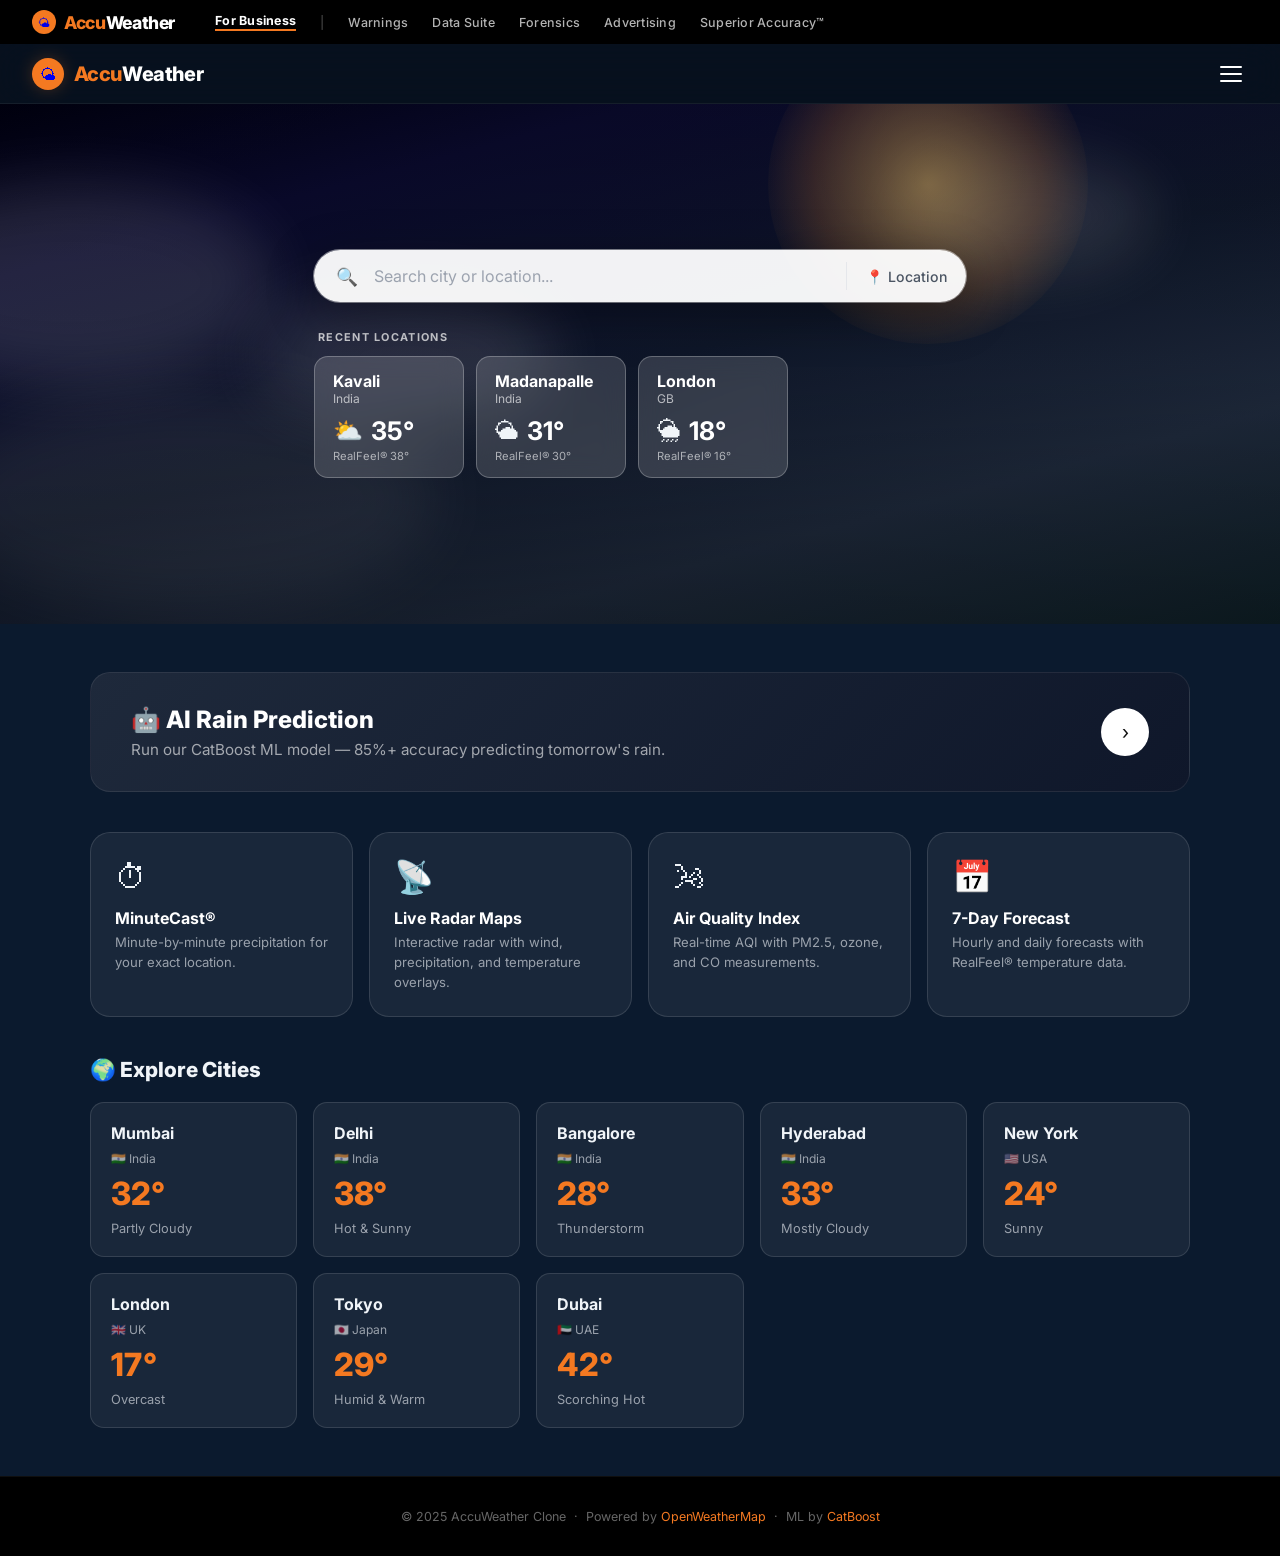
==== templates/index.html @ c1730003 "c" ====
<!DOCTYPE html>
<html lang="en">
<head>
  <meta charset="UTF-8" />
  <meta name="viewport" content="width=device-width, initial-scale=1.0" />
  <title>AccuWeather — Superior Accuracy™ | Weather Forecasts & Maps</title>
  <meta name="description" content="Get the most accurate local weather forecasts, hourly, 10-day, and minute-by-minute rain predictions powered by AccuWeather's Superior Accuracy™ technology." />
  <link rel="stylesheet" href="/static/css/style.css" />
</head>
<body>

  <!-- ── Top Bar ─────────────────────────────────────────────────────────── -->
  <div class="topbar">
    <a href="/" class="topbar-brand">
      <div class="topbar-logo-icon">🌤</div>
      <span class="topbar-logo-text"><span>Accu</span>Weather</span>
    </a>
    <a class="topbar-item active" href="#">For Business</a>
    <span class="topbar-sep">|</span>
    <a class="topbar-item" href="#">Warnings</a>
    <a class="topbar-item" href="#">Data Suite</a>
    <a class="topbar-item" href="#">Forensics</a>
    <a class="topbar-item" href="#">Advertising</a>
    <a class="topbar-item" href="#">Superior Accuracy™</a>
  </div>

  <!-- ── Main Navbar ─────────────────────────────────────────────────────── -->
  <nav class="navbar">
    <a href="/" class="navbar-brand">
      <div class="navbar-logo-icon">🌤</div>
      <span class="navbar-logo-text"><span>Accu</span>Weather</span>
    </a>
    <button class="navbar-menu-btn" aria-label="Menu" id="menu-btn">
      <span></span><span></span><span></span>
    </button>
  </nav>

  <!-- ── Hero ───────────────────────────────────────────────────────────── -->
  <section class="hero" id="hero">
    <div class="hero-sky" id="hero-sky"></div>
    <div class="hero-clouds">
      <div class="cloud cloud-1"></div>
      <div class="cloud cloud-2"></div>
      <div class="cloud cloud-3"></div>
      <div class="cloud cloud-4"></div>
    </div>
    <div class="hero-sun"></div>
    <div class="hero-overlay"></div>

    <div class="hero-content">
      <!-- Search Box -->
      <div style="position:relative;">
        <div class="search-box" id="search-box">
          <span class="search-icon">🔍</span>
          <input
            type="text"
            class="search-input"
            id="search-input"
            placeholder="Search city or location..."
            autocomplete="off"
            aria-label="Search city"
          />
          <div class="search-divider"></div>
          <button class="search-location-btn" id="geo-btn" title="Use my location">
            📍 Location
          </button>
        </div>
        <div class="search-dropdown" id="search-dropdown"></div>
      </div>

      <!-- Recent Locations -->
      <div class="recent-locations" id="recent-locations">
        <div class="recent-label">Recent Locations</div>
        <div class="recent-cards" id="recent-cards">
          <!-- Populated by JS -->
          <a href="/weather?city=Kavali" class="recent-card">
            <div class="recent-city">Kavali</div>
            <div class="recent-country">India</div>
            <div class="recent-temp-row">
              <span class="recent-icon">⛅</span>
              <span class="recent-temp">35°</span>
            </div>
            <div class="recent-realfeel">RealFeel® 38°</div>
          </a>
          <a href="/weather?city=Madanapalle" class="recent-card">
            <div class="recent-city">Madanapalle</div>
            <div class="recent-country">India</div>
            <div class="recent-temp-row">
              <span class="recent-icon">🌥</span>
              <span class="recent-temp">31°</span>
            </div>
            <div class="recent-realfeel">RealFeel® 30°</div>
          </a>
          <a href="/weather?city=London" class="recent-card">
            <div class="recent-city">London</div>
            <div class="recent-country">GB</div>
            <div class="recent-temp-row">
              <span class="recent-icon">🌦</span>
              <span class="recent-temp">18°</span>
            </div>
            <div class="recent-realfeel">RealFeel® 16°</div>
          </a>
        </div>
      </div>
    </div>
  </section>

  <!-- ── Feature Banner ─────────────────────────────────────────────────── -->
  <section class="home-section-dark">
    <div class="container">

      <div class="feature-banner fade-in-up">
        <div class="feature-banner-text">
          <h2>🤖 AI Rain Prediction</h2>
          <p>Run our CatBoost ML model — 85%+ accuracy predicting tomorrow's rain.</p>
        </div>
        <a href="/predict-form" class="feature-banner-btn" title="Try ML Predictor">›</a>
      </div>

      <!-- Feature Cards -->
      <div class="features-grid">
        <a href="/weather?city=New York" class="feature-card fade-in-up delay-1">
          <div class="feature-card-icon">⏱</div>
          <div class="feature-card-title">MinuteCast®</div>
          <div class="feature-card-desc">Minute-by-minute precipitation for your exact location.</div>
        </a>
        <a href="/weather?city=Tokyo" class="feature-card fade-in-up delay-2">
          <div class="feature-card-icon">📡</div>
          <div class="feature-card-title">Live Radar Maps</div>
          <div class="feature-card-desc">Interactive radar with wind, precipitation, and temperature overlays.</div>
        </a>
        <a href="/weather?city=Paris" class="feature-card fade-in-up delay-3">
          <div class="feature-card-icon">🌬</div>
          <div class="feature-card-title">Air Quality Index</div>
          <div class="feature-card-desc">Real-time AQI with PM2.5, ozone, and CO measurements.</div>
        </a>
        <a href="/weather?city=Sydney" class="feature-card fade-in-up delay-4">
          <div class="feature-card-icon">📅</div>
          <div class="feature-card-title">7-Day Forecast</div>
          <div class="feature-card-desc">Hourly and daily forecasts with RealFeel® temperature data.</div>
        </a>
      </div>

      <!-- Explore Cities -->
      <h2 class="section-heading">🌍 Explore Cities</h2>
      <div class="city-grid" id="city-grid">
        <a href="/weather?city=Mumbai" class="city-card">
          <div class="city-card-name">Mumbai</div>
          <div class="city-card-country">🇮🇳 India</div>
          <div class="city-card-temp">32°</div>
          <div class="city-card-desc">Partly Cloudy</div>
        </a>
        <a href="/weather?city=Delhi" class="city-card">
          <div class="city-card-name">Delhi</div>
          <div class="city-card-country">🇮🇳 India</div>
          <div class="city-card-temp">38°</div>
          <div class="city-card-desc">Hot & Sunny</div>
        </a>
        <a href="/weather?city=Bangalore" class="city-card">
          <div class="city-card-name">Bangalore</div>
          <div class="city-card-country">🇮🇳 India</div>
          <div class="city-card-temp">28°</div>
          <div class="city-card-desc">Thunderstorm</div>
        </a>
        <a href="/weather?city=Hyderabad" class="city-card">
          <div class="city-card-name">Hyderabad</div>
          <div class="city-card-country">🇮🇳 India</div>
          <div class="city-card-temp">33°</div>
          <div class="city-card-desc">Mostly Cloudy</div>
        </a>
        <a href="/weather?city=New York" class="city-card">
          <div class="city-card-name">New York</div>
          <div class="city-card-country">🇺🇸 USA</div>
          <div class="city-card-temp">24°</div>
          <div class="city-card-desc">Sunny</div>
        </a>
        <a href="/weather?city=London" class="city-card">
          <div class="city-card-name">London</div>
          <div class="city-card-country">🇬🇧 UK</div>
          <div class="city-card-temp">17°</div>
          <div class="city-card-desc">Overcast</div>
        </a>
        <a href="/weather?city=Tokyo" class="city-card">
          <div class="city-card-name">Tokyo</div>
          <div class="city-card-country">🇯🇵 Japan</div>
          <div class="city-card-temp">29°</div>
          <div class="city-card-desc">Humid & Warm</div>
        </a>
        <a href="/weather?city=Dubai" class="city-card">
          <div class="city-card-name">Dubai</div>
          <div class="city-card-country">🇦🇪 UAE</div>
          <div class="city-card-temp">42°</div>
          <div class="city-card-desc">Scorching Hot</div>
        </a>
      </div>
    </div>
  </section>

  <!-- ── Footer ──────────────────────────────────────────────────────────── -->
  <footer class="footer">
    <p>© 2025 AccuWeather Clone &nbsp;·&nbsp; Powered by <a href="https://openweathermap.org" target="_blank">OpenWeatherMap</a> &nbsp;·&nbsp; ML by <a href="/predict-form">CatBoost</a></p>
  </footer>

  <script src="/static/js/app.js"></script>
</body>
</html>
---- static/css/style.css ----
/* ═══════════════════════════════════════════════════════════════════════════
   AccuWeather Clone — Global Design System
   ═══════════════════════════════════════════════════════════════════════════ */

@import url('https://fonts.googleapis.com/css2?family=Inter:wght@300;400;500;600;700;800;900&display=swap');

*, *::before, *::after { box-sizing: border-box; margin: 0; padding: 0; }

/* ── Design Tokens ──────────────────────────────────────────────────────── */
:root {
  --orange:      #f47921;
  --orange-dark: #d4631a;
  --orange-glow: rgba(244, 121, 33, 0.25);
  --navy:        #0b1a2e;
  --navy-light:  #122040;
  --card-bg:     rgba(255,255,255,0.06);
  --card-border: rgba(255,255,255,0.12);
  --glass-bg:    rgba(255,255,255,0.08);
  --glass-blur:  blur(16px);
  --text:        #f0f4f8;
  --text-muted:  rgba(240,244,248,0.6);
  --text-dim:    rgba(240,244,248,0.4);
  --radius-sm:   8px;
  --radius-md:   14px;
  --radius-lg:   20px;
  --radius-xl:   28px;
  --shadow-card: 0 8px 32px rgba(0,0,0,0.4);
  --shadow-glow: 0 0 40px var(--orange-glow);
  --transition:  0.3s cubic-bezier(0.4,0,0.2,1);
}

/* ── Base ───────────────────────────────────────────────────────────────── */
html { scroll-behavior: smooth; }

body {
  font-family: 'Inter', sans-serif;
  color: var(--text);
  background: var(--navy);
  min-height: 100vh;
  overflow-x: hidden;
}

/* ── Scrollbar ──────────────────────────────────────────────────────────── */
::-webkit-scrollbar { width: 6px; height: 6px; }
::-webkit-scrollbar-track { background: transparent; }
::-webkit-scrollbar-thumb { background: rgba(255,255,255,0.2); border-radius: 999px; }
::-webkit-scrollbar-thumb:hover { background: var(--orange); }

/* ═══════════════════════════════════════════════════════════════════════════
   TOP NAV BAR
   ═══════════════════════════════════════════════════════════════════════════ */
.topbar {
  background: #000;
  padding: 0 2rem;
  height: 44px;
  display: flex;
  align-items: center;
  gap: 1.5rem;
  font-size: 0.78rem;
  font-weight: 500;
  letter-spacing: 0.02em;
  position: relative;
  z-index: 100;
}
.topbar-brand {
  display: flex;
  align-items: center;
  gap: 0.5rem;
  text-decoration: none;
  margin-right: 1rem;
}
.topbar-logo-icon {
  width: 24px;
  height: 24px;
  background: var(--orange);
  border-radius: 50%;
  display: flex;
  align-items: center;
  justify-content: center;
  font-size: 0.75rem;
}
.topbar-logo-text {
  font-size: 1.1rem;
  font-weight: 800;
  color: #fff;
  letter-spacing: -0.02em;
}
.topbar-logo-text span { color: var(--orange); }
.topbar-item {
  color: rgba(255,255,255,0.7);
  text-decoration: none;
  transition: color var(--transition);
  cursor: pointer;
  white-space: nowrap;
}
.topbar-item:hover { color: #fff; }
.topbar-item.active {
  color: #fff;
  font-weight: 700;
  border-bottom: 2px solid var(--orange);
  padding-bottom: 1px;
}
.topbar-sep { color: rgba(255,255,255,0.25); }

/* ═══════════════════════════════════════════════════════════════════════════
   MAIN NAVBAR
   ═══════════════════════════════════════════════════════════════════════════ */
.navbar {
  background: rgba(0,0,0,0.35);
  backdrop-filter: blur(20px);
  -webkit-backdrop-filter: blur(20px);
  border-bottom: 1px solid rgba(255,255,255,0.06);
  padding: 0 2rem;
  height: 60px;
  display: flex;
  align-items: center;
  justify-content: space-between;
  position: sticky;
  top: 0;
  z-index: 99;
}
.navbar-brand {
  display: flex;
  align-items: center;
  gap: 0.6rem;
  text-decoration: none;
}
.navbar-logo-icon {
  width: 32px;
  height: 32px;
  background: var(--orange);
  border-radius: 50%;
  display: flex;
  align-items: center;
  justify-content: center;
  font-size: 1rem;
  box-shadow: 0 0 16px var(--orange-glow);
  animation: logoPulse 3s ease-in-out infinite;
}
@keyframes logoPulse {
  0%,100% { box-shadow: 0 0 16px var(--orange-glow); }
  50% { box-shadow: 0 0 28px rgba(244,121,33,0.5); }
}
.navbar-logo-text {
  font-size: 1.25rem;
  font-weight: 800;
  color: #fff;
  letter-spacing: -0.02em;
}
.navbar-logo-text span { color: var(--orange); }

.navbar-menu-btn {
  background: transparent;
  border: none;
  color: #fff;
  cursor: pointer;
  padding: 0.4rem;
  display: flex;
  flex-direction: column;
  gap: 5px;
}
.navbar-menu-btn span {
  display: block;
  width: 22px;
  height: 2px;
  background: #fff;
  border-radius: 2px;
  transition: var(--transition);
}

/* ═══════════════════════════════════════════════════════════════════════════
   HERO — LANDING PAGE
   ═══════════════════════════════════════════════════════════════════════════ */
.hero {
  position: relative;
  min-height: 520px;
  display: flex;
  align-items: center;
  justify-content: center;
  overflow: hidden;
}

/* Animated sky background */
.hero-sky {
  position: absolute;
  inset: 0;
  background: linear-gradient(
    165deg,
    #1a0a00 0%,
    #8b3a00 20%,
    #d4631a 40%,
    #f0944a 55%,
    #f6c27a 65%,
    #f0d890 72%,
    #a8c5e8 82%,
    #5588cc 92%,
    #2a4a7a 100%
  );
  background-size: 200% 200%;
  animation: skyShift 12s ease-in-out infinite alternate;
}
@keyframes skyShift {
  0%   { background-position: 0% 0%; }
  50%  { background-position: 100% 30%; }
  100% { background-position: 60% 100%; }
}

/* Floating cloud layers */
.hero-clouds {
  position: absolute;
  inset: 0;
  pointer-events: none;
  overflow: hidden;
}
.cloud {
  position: absolute;
  border-radius: 50%;
  background: rgba(255,255,255,0.12);
  filter: blur(30px);
  animation: cloudFloat linear infinite;
}
.cloud-1 { width: 400px; height: 200px; top: 15%; left: -10%; animation-duration: 45s; }
.cloud-2 { width: 300px; height: 140px; top: 35%; left: 20%; animation-duration: 60s; animation-delay: -20s; }
.cloud-3 { width: 500px; height: 220px; top: 55%; left: -5%; animation-duration: 55s; animation-delay: -10s; opacity:0.6; }
.cloud-4 { width: 250px; height: 120px; top: 10%; right: 10%; animation-duration: 50s; animation-delay: -30s; }
@keyframes cloudFloat {
  from { transform: translateX(-100px); }
  to   { transform: translateX(calc(100vw + 200px)); }
}

/* Sun glow */
.hero-sun {
  position: absolute;
  top: -80px;
  right: 15%;
  width: 320px;
  height: 320px;
  background: radial-gradient(circle, rgba(255,200,100,0.5) 0%, rgba(255,150,50,0.2) 50%, transparent 75%);
  border-radius: 50%;
  animation: sunGlow 6s ease-in-out infinite alternate;
}
@keyframes sunGlow {
  from { transform: scale(1); opacity: 0.7; }
  to   { transform: scale(1.15); opacity: 1; }
}

/* Dark overlay for text readability */
.hero-overlay {
  position: absolute;
  inset: 0;
  background: linear-gradient(to bottom, rgba(0,0,0,0.15) 0%, rgba(0,0,0,0.05) 50%, rgba(0,0,0,0.25) 100%);
}

/* Hero content */
.hero-content {
  position: relative;
  z-index: 10;
  text-align: center;
  width: 100%;
  max-width: 700px;
  padding: 2rem 1.5rem;
}

/* ── Search Box ─────────────────────────────────────────────────────────── */
.search-box {
  background: rgba(255,255,255,0.95);
  border-radius: var(--radius-xl);
  display: flex;
  align-items: center;
  overflow: hidden;
  box-shadow: 0 12px 48px rgba(0,0,0,0.35), 0 0 0 1px rgba(255,255,255,0.5);
  transition: box-shadow var(--transition), transform var(--transition);
  position: relative;
}
.search-box:focus-within {
  box-shadow: 0 16px 56px rgba(0,0,0,0.45), 0 0 0 2px var(--orange);
  transform: translateY(-2px);
}
.search-icon {
  padding: 0 1rem 0 1.4rem;
  color: #9ca3af;
  font-size: 1.1rem;
  flex-shrink: 0;
}
.search-input {
  flex: 1;
  border: none;
  background: transparent;
  font-family: inherit;
  font-size: 1rem;
  color: #1f2937;
  padding: 1rem 0;
  outline: none;
  min-width: 0;
}
.search-input::placeholder { color: #9ca3af; }
.search-divider { width: 1px; height: 28px; background: #e5e7eb; flex-shrink: 0; }
.search-location-btn {
  display: flex;
  align-items: center;
  gap: 0.4rem;
  padding: 0 1.2rem;
  border: none;
  background: transparent;
  color: #4b5563;
  font-family: inherit;
  font-size: 0.88rem;
  font-weight: 500;
  cursor: pointer;
  transition: color var(--transition);
  white-space: nowrap;
}
.search-location-btn:hover { color: var(--orange); }

/* Search Dropdown */
.search-dropdown {
  position: absolute;
  top: calc(100% + 8px);
  left: 0; right: 0;
  background: #fff;
  border-radius: var(--radius-md);
  box-shadow: 0 20px 60px rgba(0,0,0,0.3);
  overflow: hidden;
  z-index: 200;
  display: none;
  border: 1px solid rgba(0,0,0,0.08);
}
.search-dropdown.open { display: block; animation: dropDown 0.2s ease; }
@keyframes dropDown { from { opacity:0; transform:translateY(-8px); } to { opacity:1; transform:translateY(0); } }
.search-dropdown-item {
  display: flex;
  align-items: center;
  gap: 0.75rem;
  padding: 0.85rem 1.25rem;
  cursor: pointer;
  color: #1f2937;
  transition: background var(--transition);
  border-bottom: 1px solid #f3f4f6;
}
.search-dropdown-item:last-child { border-bottom: none; }
.search-dropdown-item:hover { background: #fff7f0; }
.search-dropdown-item .loc-icon { color: var(--orange); font-size: 1rem; }
.search-dropdown-item .loc-name { font-weight: 600; font-size: 0.95rem; }
.search-dropdown-item .loc-country { font-size: 0.8rem; color: #9ca3af; margin-left: auto; }

/* ── Recent Locations ───────────────────────────────────────────────────── */
.recent-locations {
  margin-top: 1.75rem;
  text-align: left;
}
.recent-label {
  font-size: 0.68rem;
  font-weight: 700;
  letter-spacing: 0.12em;
  text-transform: uppercase;
  color: rgba(255,255,255,0.75);
  margin-bottom: 0.75rem;
  padding-left: 0.25rem;
}
.recent-cards {
  display: flex;
  gap: 0.75rem;
  flex-wrap: wrap;
}
.recent-card {
  background: rgba(255,255,255,0.15);
  backdrop-filter: blur(12px);
  -webkit-backdrop-filter: blur(12px);
  border: 1px solid rgba(255,255,255,0.25);
  border-radius: var(--radius-md);
  padding: 0.85rem 1.1rem;
  min-width: 150px;
  cursor: pointer;
  text-decoration: none;
  color: inherit;
  transition: background var(--transition), transform var(--transition), border-color var(--transition);
  display: block;
}
.recent-card:hover {
  background: rgba(255,255,255,0.22);
  border-color: rgba(255,255,255,0.45);
  transform: translateY(-3px);
}
.recent-city { font-weight: 700; font-size: 1rem; color: #fff; }
.recent-country { font-size: 0.75rem; color: rgba(255,255,255,0.65); margin-bottom: 0.6rem; }
.recent-temp-row { display: flex; align-items: center; gap: 0.5rem; }
.recent-icon { font-size: 1.5rem; }
.recent-temp { font-size: 1.6rem; font-weight: 700; color: #fff; }
.recent-realfeel { font-size: 0.7rem; color: rgba(255,255,255,0.6); margin-top: 0.2rem; }

/* ═══════════════════════════════════════════════════════════════════════════
   HOME PAGE SECTIONS
   ═══════════════════════════════════════════════════════════════════════════ */
.home-section {
  background: #f5f6fa;
  padding: 3rem 2rem;
}
.home-section-dark {
  background: var(--navy);
  padding: 3rem 2rem;
}
.container { max-width: 1100px; margin: 0 auto; }

/* ── Feature Banner ─────────────────────────────────────────────────────── */
.feature-banner {
  background: linear-gradient(135deg, #1e293b 0%, #0f172a 100%);
  border-radius: var(--radius-lg);
  padding: 2rem 2.5rem;
  display: flex;
  align-items: center;
  justify-content: space-between;
  gap: 1rem;
  margin-bottom: 2.5rem;
  border: 1px solid rgba(255,255,255,0.08);
}
.feature-banner-text h2 { font-size: 1.5rem; font-weight: 800; color: #fff; margin-bottom: 0.4rem; }
.feature-banner-text p { color: rgba(255,255,255,0.6); font-size: 0.95rem; }
.feature-banner-btn {
  background: #fff;
  color: #111;
  border: none;
  border-radius: 50%;
  width: 48px;
  height: 48px;
  display: flex;
  align-items: center;
  justify-content: center;
  font-size: 1.2rem;
  cursor: pointer;
  flex-shrink: 0;
  transition: transform var(--transition), background var(--transition);
  text-decoration: none;
}
.feature-banner-btn:hover { transform: scale(1.1); background: var(--orange); color: #fff; }

/* ── Weather Features Grid ──────────────────────────────────────────────── */
.features-grid {
  display: grid;
  grid-template-columns: repeat(auto-fit, minmax(240px, 1fr));
  gap: 1rem;
  margin-bottom: 2.5rem;
}
.feature-card {
  background: var(--card-bg);
  border: 1px solid var(--card-border);
  border-radius: var(--radius-lg);
  padding: 1.5rem;
  cursor: pointer;
  text-decoration: none;
  color: inherit;
  transition: all var(--transition);
  display: block;
}
.feature-card:hover {
  background: rgba(255,255,255,0.1);
  border-color: var(--orange);
  transform: translateY(-4px);
  box-shadow: 0 12px 32px rgba(0,0,0,0.3), var(--shadow-glow);
}
.feature-card-icon { font-size: 2rem; margin-bottom: 0.75rem; }
.feature-card-title { font-weight: 700; font-size: 1rem; color: #fff; margin-bottom: 0.3rem; }
.feature-card-desc { font-size: 0.82rem; color: var(--text-muted); line-height: 1.5; }

/* ── Explore Cities ─────────────────────────────────────────────────────── */
.section-heading {
  font-size: 1.3rem;
  font-weight: 800;
  color: var(--text);
  margin-bottom: 1.25rem;
  display: flex;
  align-items: center;
  gap: 0.5rem;
}
.city-grid {
  display: grid;
  grid-template-columns: repeat(auto-fill, minmax(200px, 1fr));
  gap: 1rem;
}
.city-card {
  background: var(--card-bg);
  border: 1px solid var(--card-border);
  border-radius: var(--radius-md);
  padding: 1.25rem;
  cursor: pointer;
  text-decoration: none;
  color: inherit;
  transition: all var(--transition);
  display: flex;
  flex-direction: column;
  gap: 0.5rem;
}
.city-card:hover {
  background: rgba(255,255,255,0.1);
  border-color: rgba(244,121,33,0.5);
  transform: translateY(-3px);
}
.city-card-name { font-weight: 700; font-size: 1rem; }
.city-card-country { font-size: 0.75rem; color: var(--text-muted); }
.city-card-temp { font-size: 2rem; font-weight: 800; color: var(--orange); }
.city-card-desc { font-size: 0.8rem; color: var(--text-muted); }

/* ═══════════════════════════════════════════════════════════════════════════
   WEATHER DASHBOARD PAGE
   ═══════════════════════════════════════════════════════════════════════════ */
.dashboard {
  background: linear-gradient(160deg, var(--navy) 0%, #0a1628 50%, #071020 100%);
  min-height: 100vh;
}

.dashboard-header {
  background: rgba(0,0,0,0.3);
  backdrop-filter: blur(20px);
  padding: 1.5rem 2rem;
  border-bottom: 1px solid rgba(255,255,255,0.06);
}
.dashboard-header-inner {
  max-width: 1200px;
  margin: 0 auto;
  display: flex;
  align-items: flex-start;
  justify-content: space-between;
  gap: 1rem;
  flex-wrap: wrap;
}
.location-info .city-name { font-size: 2rem; font-weight: 800; }
.location-info .location-detail {
  font-size: 0.85rem;
  color: var(--text-muted);
  margin-top: 0.2rem;
}
.location-info .location-time {
  font-size: 0.8rem;
  color: var(--text-dim);
  margin-top: 0.15rem;
}
.back-link {
  display: inline-flex;
  align-items: center;
  gap: 0.4rem;
  color: var(--text-muted);
  text-decoration: none;
  font-size: 0.85rem;
  transition: color var(--transition);
  padding: 0.5rem;
}
.back-link:hover { color: var(--orange); }

/* ── Dashboard Grid ─────────────────────────────────────────────────────── */
.dashboard-body {
  max-width: 1200px;
  margin: 0 auto;
  padding: 1.5rem 2rem 3rem;
}
.dashboard-grid {
  display: grid;
  grid-template-columns: 380px 1fr;
  gap: 1.25rem;
  align-items: start;
}
.dashboard-left { display: flex; flex-direction: column; gap: 1.25rem; }
.dashboard-right { display: flex; flex-direction: column; gap: 1.25rem; }

/* ── Glass Card ─────────────────────────────────────────────────────────── */
.glass-card {
  background: var(--glass-bg);
  backdrop-filter: var(--glass-blur);
  -webkit-backdrop-filter: var(--glass-blur);
  border: 1px solid var(--card-border);
  border-radius: var(--radius-lg);
  padding: 1.5rem;
  transition: border-color var(--transition);
}
.glass-card:hover { border-color: rgba(244,121,33,0.3); }
.card-label {
  font-size: 0.68rem;
  font-weight: 700;
  letter-spacing: 0.12em;
  text-transform: uppercase;
  color: var(--text-muted);
  margin-bottom: 1rem;
  display: flex;
  align-items: center;
  gap: 0.4rem;
}

/* ── Current Conditions Card ────────────────────────────────────────────── */
.current-card { text-align: center; }
.current-weather-icon { font-size: 5rem; line-height: 1; margin-bottom: 0.5rem; animation: floatIcon 4s ease-in-out infinite; }
@keyframes floatIcon { 0%,100%{transform:translateY(0)} 50%{transform:translateY(-10px)} }
.current-temp {
  font-size: 5.5rem;
  font-weight: 900;
  line-height: 1;
  background: linear-gradient(135deg, #fff 0%, rgba(255,255,255,0.8) 100%);
  -webkit-background-clip: text;
  -webkit-text-fill-color: transparent;
  background-clip: text;
}
.current-unit { font-size: 2rem; font-weight: 400; }
.current-desc { font-size: 1.1rem; font-weight: 600; color: var(--text); margin: 0.5rem 0; }
.current-feels { font-size: 0.9rem; color: var(--text-muted); }
.current-feels strong { color: var(--orange); }
.current-minmax { display: flex; justify-content: center; gap: 1rem; margin-top: 0.75rem; font-size: 0.85rem; }
.temp-high { color: #f87171; font-weight: 600; }
.temp-low  { color: #60a5fa; font-weight: 600; }

/* ── Stats Grid inside card ─────────────────────────────────────────────── */
.stats-grid {
  display: grid;
  grid-template-columns: 1fr 1fr;
  gap: 1rem;
  margin-top: 1.25rem;
  padding-top: 1.25rem;
  border-top: 1px solid var(--card-border);
}
.stat-item { text-align: center; }
.stat-icon { font-size: 1.3rem; margin-bottom: 0.3rem; }
.stat-val { font-size: 1rem; font-weight: 700; color: var(--text); }
.stat-lbl { font-size: 0.72rem; color: var(--text-muted); margin-top: 0.15rem; }

/* ── AQI Card ───────────────────────────────────────────────────────────── */
.aqi-bar-track {
  height: 8px;
  border-radius: 999px;
  background: linear-gradient(to right, #22c55e, #84cc16, #f59e0b, #ef4444, #7c3aed);
  position: relative;
  margin: 1rem 0 0.5rem;
}
.aqi-bar-thumb {
  position: absolute;
  top: 50%;
  transform: translate(-50%, -50%);
  width: 16px;
  height: 16px;
  background: #fff;
  border-radius: 50%;
  box-shadow: 0 2px 8px rgba(0,0,0,0.4);
  transition: left 0.6s cubic-bezier(0.4,0,0.2,1);
}
.aqi-value-row { display: flex; justify-content: space-between; align-items: center; }
.aqi-number { font-size: 2.5rem; font-weight: 900; }
.aqi-text { font-size: 1rem; font-weight: 600; }
.aqi-desc { font-size: 0.8rem; color: var(--text-muted); margin-top: 0.5rem; }

/* ── Hourly Forecast ────────────────────────────────────────────────────── */
.hourly-scroll {
  display: flex;
  gap: 0.75rem;
  overflow-x: auto;
  padding-bottom: 0.5rem;
  scrollbar-width: thin;
}
.hourly-item {
  flex-shrink: 0;
  display: flex;
  flex-direction: column;
  align-items: center;
  gap: 0.4rem;
  padding: 0.85rem 0.6rem;
  border-radius: var(--radius-md);
  background: rgba(255,255,255,0.05);
  border: 1px solid transparent;
  min-width: 68px;
  transition: all var(--transition);
  cursor: pointer;
}
.hourly-item:hover, .hourly-item.active {
  background: rgba(244,121,33,0.15);
  border-color: rgba(244,121,33,0.4);
}
.hourly-time { font-size: 0.72rem; color: var(--text-muted); font-weight: 500; }
.hourly-icon { font-size: 1.6rem; }
.hourly-temp { font-size: 0.95rem; font-weight: 700; }
.hourly-pop  { font-size: 0.68rem; color: #60a5fa; font-weight: 500; }

/* ── Daily Forecast ─────────────────────────────────────────────────────── */
.daily-list { display: flex; flex-direction: column; gap: 0.5rem; }
.daily-item {
  display: grid;
  grid-template-columns: 110px 1fr auto auto;
  align-items: center;
  gap: 1rem;
  padding: 0.75rem 1rem;
  border-radius: var(--radius-sm);
  transition: background var(--transition);
  cursor: pointer;
}
.daily-item:hover { background: rgba(255,255,255,0.05); }
.daily-day { font-weight: 600; font-size: 0.9rem; }
.daily-icon { font-size: 1.4rem; text-align: center; }
.daily-desc { font-size: 0.8rem; color: var(--text-muted); }
.daily-high { font-weight: 700; color: #f87171; }
.daily-low  { font-weight: 500; color: #60a5fa; font-size: 0.88rem; }

/* ── Wind Card ──────────────────────────────────────────────────────────── */
.wind-compass {
  width: 120px;
  height: 120px;
  border-radius: 50%;
  border: 2px solid rgba(255,255,255,0.1);
  display: flex;
  align-items: center;
  justify-content: center;
  position: relative;
  margin: 0 auto 1rem;
  background: radial-gradient(circle at center, rgba(244,121,33,0.08) 0%, transparent 70%);
}
.compass-arrow {
  width: 4px;
  height: 50px;
  background: linear-gradient(to top, transparent, var(--orange));
  border-radius: 2px;
  transform-origin: bottom center;
  position: absolute;
  bottom: 50%;
  left: 50%;
  transform: translateX(-50%);
  transition: transform 1s cubic-bezier(0.4,0,0.2,1);
}
.compass-center {
  width: 12px;
  height: 12px;
  background: var(--orange);
  border-radius: 50%;
  position: absolute;
  z-index: 2;
  box-shadow: 0 0 8px var(--orange-glow);
}
.compass-labels { position: absolute; inset: 0; }
.compass-labels span {
  position: absolute;
  font-size: 0.65rem;
  font-weight: 700;
  color: var(--text-muted);
}
.compass-labels .n { top: 6px; left: 50%; transform: translateX(-50%); }
.compass-labels .s { bottom: 6px; left: 50%; transform: translateX(-50%); }
.compass-labels .e { right: 8px; top: 50%; transform: translateY(-50%); }
.compass-labels .w { left: 8px; top: 50%; transform: translateY(-50%); }

.wind-info-row { display: flex; justify-content: space-around; text-align: center; }
.wind-info-item .val { font-size: 1.5rem; font-weight: 800; color: var(--orange); }
.wind-info-item .lbl { font-size: 0.72rem; color: var(--text-muted); margin-top: 0.2rem; }

/* ── Sun & Moon Card ────────────────────────────────────────────────────── */
.sun-arc {
  position: relative;
  height: 90px;
  margin: 1rem 0;
}
.sun-arc-svg { width: 100%; height: 100%; }
.sun-arc-path { fill: none; stroke: rgba(255,255,255,0.12); stroke-width: 2; stroke-dasharray: 4 4; }
.sun-arc-active { fill: none; stroke: var(--orange); stroke-width: 2; }
.sun-ball {
  position: absolute;
  width: 20px;
  height: 20px;
  background: #fbbf24;
  border-radius: 50%;
  box-shadow: 0 0 16px rgba(251,191,36,0.7);
  top: 50%;
  left: 50%;
  transform: translate(-50%, -50%);
  transition: left 1s ease, top 1s ease;
}
.sun-times { display: flex; justify-content: space-between; font-size: 0.82rem; }
.sun-times .rise { color: #fbbf24; font-weight: 600; }
.sun-times .set  { color: #818cf8; font-weight: 600; }

/* ── Map Section ────────────────────────────────────────────────────────── */
#weather-map {
  height: 350px;
  border-radius: var(--radius-lg);
  overflow: hidden;
  border: 1px solid var(--card-border);
  z-index: 1;
}

/* ── ML Prediction Banner ───────────────────────────────────────────────── */
.ml-banner {
  background: linear-gradient(135deg, rgba(244,121,33,0.15) 0%, rgba(244,121,33,0.05) 100%);
  border: 1px solid rgba(244,121,33,0.35);
  border-radius: var(--radius-lg);
  padding: 1.25rem 1.5rem;
  display: flex;
  align-items: center;
  justify-content: space-between;
  gap: 1rem;
}
.ml-banner-text h3 { font-size: 1rem; font-weight: 700; color: var(--orange); margin-bottom: 0.2rem; }
.ml-banner-text p  { font-size: 0.82rem; color: var(--text-muted); }
.btn-ml {
  background: var(--orange);
  color: #fff;
  border: none;
  border-radius: var(--radius-sm);
  padding: 0.6rem 1.2rem;
  font-family: inherit;
  font-size: 0.85rem;
  font-weight: 600;
  cursor: pointer;
  white-space: nowrap;
  text-decoration: none;
  display: inline-flex;
  align-items: center;
  gap: 0.4rem;
  transition: all var(--transition);
}
.btn-ml:hover { background: var(--orange-dark); transform: translateY(-2px); box-shadow: 0 6px 20px var(--orange-glow); }

/* ── Error page ─────────────────────────────────────────────────────────── */
.error-center {
  min-height: 60vh;
  display: flex;
  flex-direction: column;
  align-items: center;
  justify-content: center;
  text-align: center;
  gap: 1rem;
}
.error-icon { font-size: 4rem; }
.error-title { font-size: 1.5rem; font-weight: 700; }
.error-msg { color: var(--text-muted); }

/* ── Weather icon map ───────────────────────────────────────────────────── */
.wi-sun::before         { content: "☀️"; }
.wi-moon::before        { content: "🌙"; }
.wi-partly-cloudy::before { content: "⛅"; }
.wi-partly-cloudy-night::before { content: "🌤"; }
.wi-cloudy::before      { content: "🌥"; }
.wi-overcast::before    { content: "☁️"; }
.wi-rain::before        { content: "🌧"; }
.wi-rain-sun::before    { content: "🌦"; }
.wi-thunder::before     { content: "⛈"; }
.wi-snow::before        { content: "❄️"; }
.wi-fog::before         { content: "🌫"; }

/* ── Footer ─────────────────────────────────────────────────────────────── */
.footer {
  background: #000;
  padding: 2rem;
  text-align: center;
  font-size: 0.78rem;
  color: rgba(255,255,255,0.4);
  border-top: 1px solid rgba(255,255,255,0.06);
}
.footer a { color: var(--orange); text-decoration: none; }

/* ── Animations ─────────────────────────────────────────────────────────── */
@keyframes fadeInUp {
  from { opacity:0; transform:translateY(20px); }
  to   { opacity:1; transform:translateY(0); }
}
.fade-in-up { animation: fadeInUp 0.6s cubic-bezier(0.4,0,0.2,1) both; }
.delay-1 { animation-delay: 0.1s; }
.delay-2 { animation-delay: 0.2s; }
.delay-3 { animation-delay: 0.3s; }
.delay-4 { animation-delay: 0.4s; }

/* ── Responsive ─────────────────────────────────────────────────────────── */
@media (max-width: 900px) {
  .dashboard-grid { grid-template-columns: 1fr; }
}
@media (max-width: 640px) {
  .topbar { display: none; }
  .hero { min-height: 420px; }
  .dashboard-body { padding: 1rem; }
  .daily-item { grid-template-columns: 80px 1fr auto; }
  .daily-desc { display: none; }
  .feature-banner { flex-direction: column; text-align: center; }
}
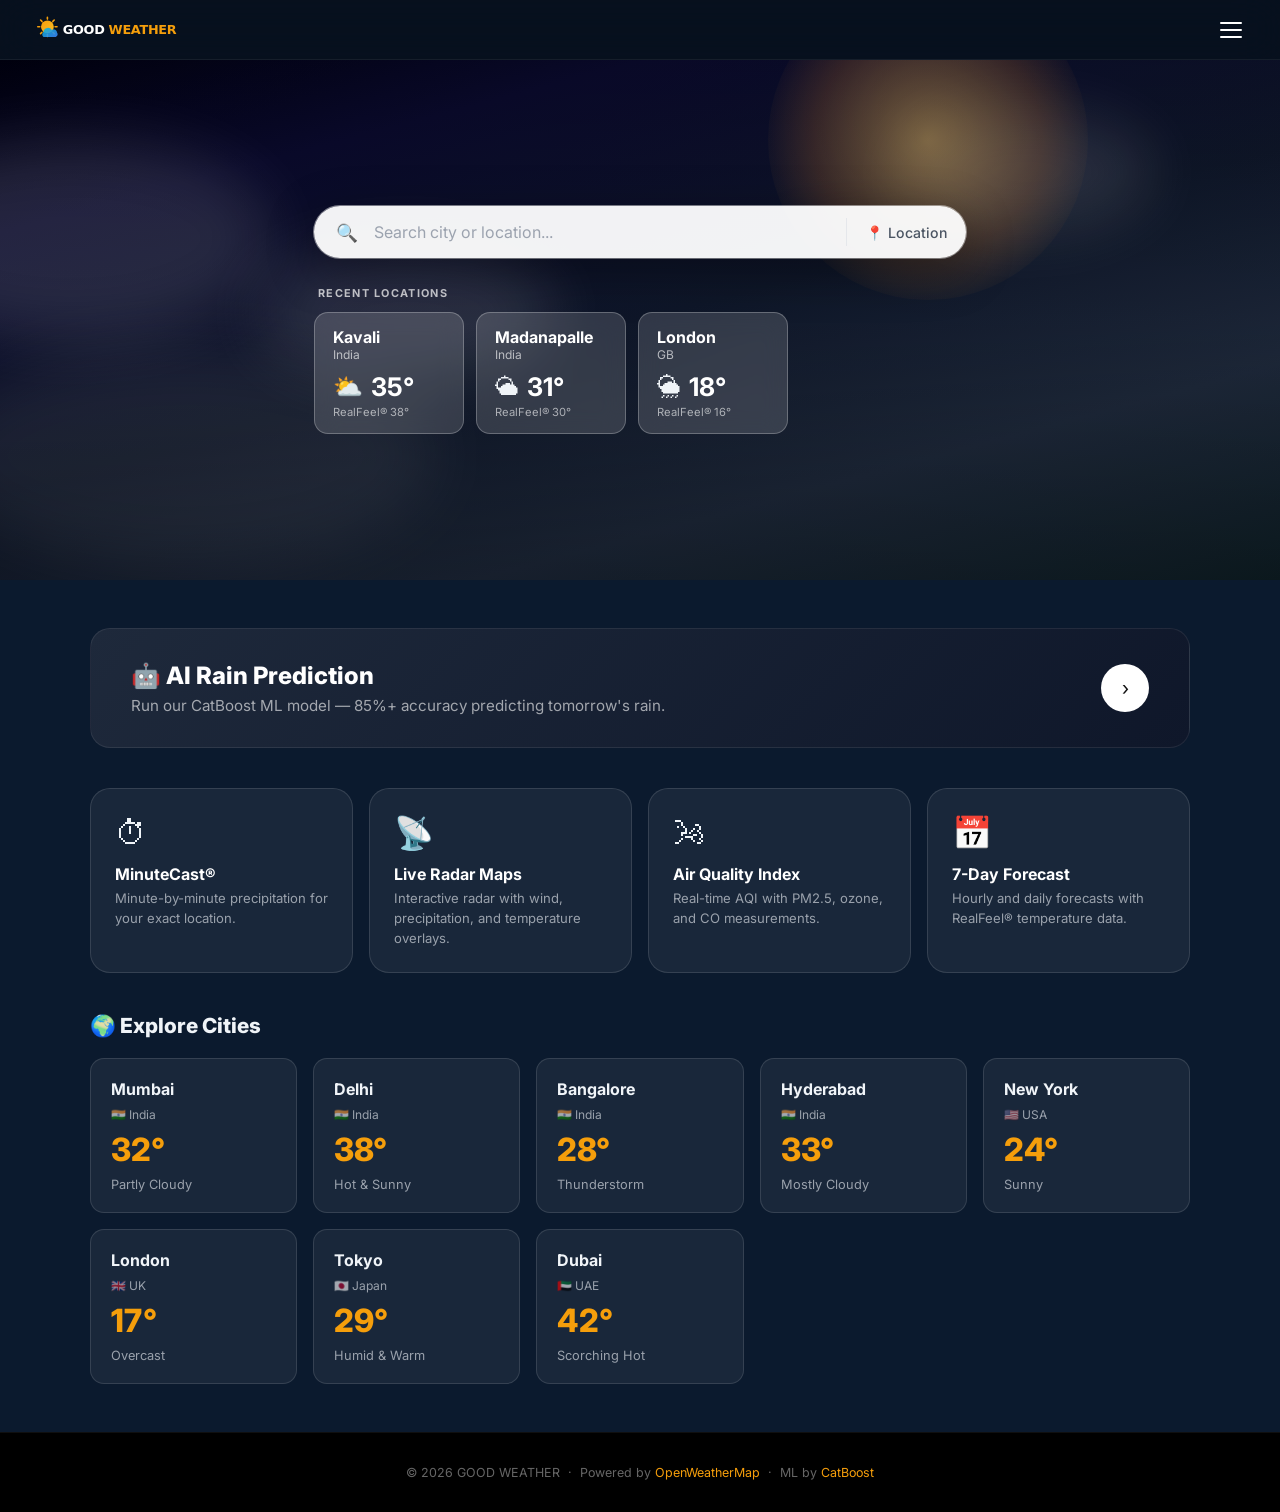
==== commit f376fb2b: "c" ====
--- a/templates/index.html
+++ b/templates/index.html
@@ -3,32 +3,19 @@
 <head>
   <meta charset="UTF-8" />
   <meta name="viewport" content="width=device-width, initial-scale=1.0" />
-  <title>AccuWeather — Superior Accuracy™ | Weather Forecasts & Maps</title>
-  <meta name="description" content="Get the most accurate local weather forecasts, hourly, 10-day, and minute-by-minute rain predictions powered by AccuWeather's Superior Accuracy™ technology." />
+  <title>GOOD WEATHER — Live Weather Forecasts &amp; AI Rain Prediction</title>
+  <meta name="description" content="Get accurate local weather forecasts, live radar maps, and AI rain predictions powered by GOOD WEATHER." />
+  <link rel="icon" type="image/svg+xml" href="/static/images/favicon.svg" />
   <link rel="stylesheet" href="/static/css/style.css" />
 </head>
 <body>
 
-  <!-- ── Top Bar ─────────────────────────────────────────────────────────── -->
-  <div class="topbar">
-    <a href="/" class="topbar-brand">
-      <div class="topbar-logo-icon">🌤</div>
-      <span class="topbar-logo-text"><span>Accu</span>Weather</span>
-    </a>
-    <a class="topbar-item active" href="#">For Business</a>
-    <span class="topbar-sep">|</span>
-    <a class="topbar-item" href="#">Warnings</a>
-    <a class="topbar-item" href="#">Data Suite</a>
-    <a class="topbar-item" href="#">Forensics</a>
-    <a class="topbar-item" href="#">Advertising</a>
-    <a class="topbar-item" href="#">Superior Accuracy™</a>
-  </div>
+
 
   <!-- ── Main Navbar ─────────────────────────────────────────────────────── -->
   <nav class="navbar">
     <a href="/" class="navbar-brand">
-      <div class="navbar-logo-icon">🌤</div>
-      <span class="navbar-logo-text"><span>Accu</span>Weather</span>
+      <img src="/static/images/logo.svg" alt="GOOD WEATHER" style="height:32px;" />
     </a>
     <button class="navbar-menu-btn" aria-label="Menu" id="menu-btn">
       <span></span><span></span><span></span>
@@ -196,9 +183,8 @@
     </div>
   </section>
 
-  <!-- ── Footer ──────────────────────────────────────────────────────────── -->
   <footer class="footer">
-    <p>© 2025 AccuWeather Clone &nbsp;·&nbsp; Powered by <a href="https://openweathermap.org" target="_blank">OpenWeatherMap</a> &nbsp;·&nbsp; ML by <a href="/predict-form">CatBoost</a></p>
+    <p>© 2026 GOOD WEATHER &nbsp;·&nbsp; Powered by <a href="https://openweathermap.org" target="_blank">OpenWeatherMap</a> &nbsp;·&nbsp; ML by <a href="/predict-form">CatBoost</a></p>
   </footer>
 
   <script src="/static/js/app.js"></script>
--- a/static/css/style.css
+++ b/static/css/style.css
@@ -1,5 +1,5 @@
 /* ═══════════════════════════════════════════════════════════════════════════
-   AccuWeather Clone — Global Design System
+   GOOD WEATHER — Global Design System
    ═══════════════════════════════════════════════════════════════════════════ */
 
 @import url('https://fonts.googleapis.com/css2?family=Inter:wght@300;400;500;600;700;800;900&display=swap');
@@ -8,9 +8,10 @@
 
 /* ── Design Tokens ──────────────────────────────────────────────────────── */
 :root {
-  --orange:      #f47921;
-  --orange-dark: #d4631a;
-  --orange-glow: rgba(244, 121, 33, 0.25);
+  --orange:      #f59e0b;
+  --orange-dark: #d97706;
+  --orange-glow: rgba(245, 158, 11, 0.25);
+  --brand-sky:   #06b6d4;
   --navy:        #0b1a2e;
   --navy-light:  #122040;
   --card-bg:     rgba(255,255,255,0.06);
@@ -869,3 +870,434 @@
   .daily-desc { display: none; }
   .feature-banner { flex-direction: column; text-align: center; }
 }
+
+/* ═══════════════════════════════════════════════════════════════════════════
+   MSN-WEATHER PAGE LAYOUT
+   ═══════════════════════════════════════════════════════════════════════════ */
+
+/* Body override for MSN page */
+.msn-body {
+  background: linear-gradient(160deg, #0b1a2e 0%, #0a1628 60%, #071020 100%);
+  min-height: 100vh;
+}
+
+/* ── Centred single-column layout ──────────────────────────────────────── */
+.msn-layout {
+  max-width: 900px;
+  margin: 0 auto;
+  padding: 1rem 1.5rem 2rem;
+  display: flex;
+  flex-direction: column;
+  gap: 1.25rem;
+}
+
+/* ── Breadcrumb ─────────────────────────────────────────────────────────── */
+.msn-breadcrumb {
+  display: flex;
+  align-items: center;
+  gap: 0.5rem;
+  font-size: 0.82rem;
+  color: var(--text-muted);
+  padding: 0.25rem 0;
+}
+.msn-breadcrumb-sep { color: var(--text-dim); }
+
+/* ── Section title ──────────────────────────────────────────────────────── */
+.msn-section-title {
+  font-size: 0.68rem;
+  font-weight: 700;
+  letter-spacing: 0.12em;
+  text-transform: uppercase;
+  color: var(--text-muted);
+  margin-bottom: 1rem;
+}
+
+/* ════════════════════════════════════════════════════════════════════════════
+   HERO CARD
+   ════════════════════════════════════════════════════════════════════════════ */
+.msn-hero-card {
+  background: linear-gradient(135deg,
+    rgba(245,158,11,0.12) 0%,
+    rgba(11,26,46,0.7) 50%,
+    rgba(6,182,212,0.06) 100%);
+  backdrop-filter: blur(20px);
+  -webkit-backdrop-filter: blur(20px);
+  border: 1px solid rgba(255,255,255,0.1);
+  border-radius: 24px;
+  padding: 2rem 2.5rem;
+  display: flex;
+  align-items: flex-start;
+  justify-content: space-between;
+  gap: 2rem;
+  box-shadow: 0 12px 48px rgba(0,0,0,0.4), 0 0 60px rgba(245,158,11,0.06);
+  position: relative;
+  overflow: hidden;
+}
+/* Subtle gradient orb in background */
+.msn-hero-card::before {
+  content: '';
+  position: absolute;
+  top: -60px; right: -60px;
+  width: 280px; height: 280px;
+  border-radius: 50%;
+  background: radial-gradient(circle, rgba(245,158,11,0.12) 0%, transparent 70%);
+  pointer-events: none;
+}
+
+.msn-hero-left { flex: 1; min-width: 0; }
+
+.msn-city-label {
+  font-size: 0.9rem;
+  font-weight: 600;
+  color: var(--text-muted);
+  margin-bottom: 0.15rem;
+}
+.msn-local-time {
+  font-size: 0.78rem;
+  color: var(--text-dim);
+  margin-bottom: 1.25rem;
+}
+
+.msn-hero-center {
+  display: flex;
+  align-items: center;
+  gap: 1.25rem;
+}
+.msn-hero-icon {
+  font-size: 5.5rem;
+  line-height: 1;
+  animation: floatIcon 4s ease-in-out infinite;
+  flex-shrink: 0;
+}
+@keyframes floatIcon {
+  0%,100% { transform: translateY(0); }
+  50%      { transform: translateY(-10px); }
+}
+
+.msn-big-temp {
+  font-size: 6rem;
+  font-weight: 900;
+  line-height: 1;
+  background: linear-gradient(135deg, #fff 0%, rgba(255,255,255,0.8) 100%);
+  -webkit-background-clip: text;
+  -webkit-text-fill-color: transparent;
+  background-clip: text;
+  letter-spacing: -0.04em;
+}
+.msn-unit { font-size: 2.2rem; font-weight: 400; }
+.msn-desc {
+  font-size: 1.15rem;
+  font-weight: 600;
+  color: var(--text);
+  margin-top: 0.35rem;
+}
+.msn-feels {
+  font-size: 0.88rem;
+  color: var(--text-muted);
+  margin-top: 0.2rem;
+}
+.msn-feels strong { color: var(--orange); }
+
+.msn-hilo {
+  display: flex;
+  align-items: center;
+  gap: 0.4rem;
+  margin-top: 0.5rem;
+  font-size: 1rem;
+  font-weight: 700;
+}
+.hilo-high { color: #f87171; }
+.hilo-sep  { color: var(--text-dim); font-weight: 300; }
+.hilo-low  { color: #60a5fa; }
+
+/* ── Hero right stats ───────────────────────────────────────────────────── */
+.msn-hero-right {
+  flex-shrink: 0;
+  display: flex;
+  flex-direction: column;
+  align-items: flex-end;
+  gap: 1rem;
+  min-width: 200px;
+}
+.msn-stats-grid {
+  display: grid;
+  grid-template-columns: 1fr 1fr;
+  gap: 0.75rem;
+  width: 100%;
+}
+.msn-stat-pill {
+  background: rgba(255,255,255,0.06);
+  border: 1px solid rgba(255,255,255,0.1);
+  border-radius: 12px;
+  padding: 0.75rem 0.9rem;
+  display: flex;
+  align-items: center;
+  gap: 0.6rem;
+  transition: background var(--transition), border-color var(--transition);
+}
+.msn-stat-pill:hover {
+  background: rgba(255,255,255,0.1);
+  border-color: rgba(245,158,11,0.3);
+}
+.msn-stat-icon { font-size: 1.3rem; flex-shrink: 0; }
+.msn-stat-val  { font-size: 0.95rem; font-weight: 700; color: var(--text); }
+.msn-stat-val small { font-size: 0.7rem; font-weight: 400; color: var(--text-muted); }
+.msn-stat-lbl  { font-size: 0.7rem; color: var(--text-muted); margin-top: 0.1rem; }
+.msn-updated   { font-size: 0.72rem; color: var(--text-dim); text-align: right; }
+
+/* ════════════════════════════════════════════════════════════════════════════
+   GENERIC SECTION WRAPPER (glass card)
+   ════════════════════════════════════════════════════════════════════════════ */
+.msn-section {
+  background: var(--glass-bg);
+  backdrop-filter: var(--glass-blur);
+  -webkit-backdrop-filter: var(--glass-blur);
+  border: 1px solid var(--card-border);
+  border-radius: 20px;
+  padding: 1.5rem;
+  transition: border-color var(--transition);
+}
+.msn-section:hover { border-color: rgba(245,158,11,0.2); }
+
+/* ════════════════════════════════════════════════════════════════════════════
+   HOURLY STRIP
+   ════════════════════════════════════════════════════════════════════════════ */
+.msn-hourly-strip {
+  display: flex;
+  gap: 0.65rem;
+  overflow-x: auto;
+  padding-bottom: 0.5rem;
+  scrollbar-width: thin;
+}
+.msn-hourly-card {
+  flex-shrink: 0;
+  display: flex;
+  flex-direction: column;
+  align-items: center;
+  gap: 0.35rem;
+  padding: 0.9rem 0.75rem;
+  border-radius: 14px;
+  background: rgba(255,255,255,0.05);
+  border: 1px solid transparent;
+  min-width: 72px;
+  cursor: pointer;
+  transition: all var(--transition);
+}
+.msn-hourly-card:hover { background: rgba(245,158,11,0.1); border-color: rgba(245,158,11,0.3); }
+.msn-hourly-active {
+  background: rgba(245,158,11,0.16) !important;
+  border-color: rgba(245,158,11,0.5) !important;
+  box-shadow: 0 0 16px rgba(245,158,11,0.2);
+}
+.msn-h-time { font-size: 0.72rem; color: var(--text-muted); font-weight: 500; }
+.msn-h-icon { font-size: 1.7rem; }
+.msn-h-temp { font-size: 1rem; font-weight: 700; }
+.msn-h-pop  { font-size: 0.68rem; color: #60a5fa; font-weight: 600; }
+
+/* ════════════════════════════════════════════════════════════════════════════
+   5-DAY FORECAST — EXPANDABLE
+   ════════════════════════════════════════════════════════════════════════════ */
+.msn-forecast-list {
+  display: flex;
+  flex-direction: column;
+  gap: 0.3rem;
+}
+.msn-day-row {
+  border-radius: 14px;
+  overflow: hidden;
+  transition: background var(--transition);
+}
+.msn-day-header {
+  display: grid;
+  grid-template-columns: 100px 2rem 1fr auto 1.5rem;
+  align-items: center;
+  gap: 1rem;
+  padding: 0.9rem 1.1rem;
+  cursor: pointer;
+  border-radius: 14px;
+  border: 1px solid transparent;
+  transition: all var(--transition);
+  user-select: none;
+}
+.msn-day-header:hover {
+  background: rgba(255,255,255,0.06);
+  border-color: rgba(255,255,255,0.1);
+}
+.msn-day-name  { font-weight: 600; font-size: 0.9rem; }
+.msn-day-icon  { font-size: 1.4rem; text-align: center; }
+.msn-day-desc  { font-size: 0.8rem; color: var(--text-muted); }
+.msn-day-temps { display: flex; align-items: center; gap: 0.3rem; font-weight: 700; font-size: 0.95rem; }
+.msn-day-high  { color: #f87171; }
+.msn-day-sep   { color: var(--text-dim); font-weight: 300; }
+.msn-day-low   { color: #60a5fa; font-size: 0.88rem; }
+.msn-day-chevron {
+  color: var(--text-dim);
+  font-size: 1.1rem;
+  transition: transform 0.3s cubic-bezier(0.4,0,0.2,1);
+  justify-self: center;
+}
+.msn-chev-open { transform: rotate(90deg); color: var(--orange); }
+
+/* Expandable detail panel */
+.msn-day-detail {
+  max-height: 0;
+  overflow: hidden;
+  transition: max-height 0.4s cubic-bezier(0.4,0,0.2,1), padding 0.3s ease;
+  background: rgba(255,255,255,0.03);
+  border-top: none;
+}
+.msn-day-open {
+  max-height: 220px;
+  padding: 0.75rem 1rem 1rem;
+  border-top: 1px solid rgba(255,255,255,0.06);
+}
+.msn-day-hourly-strip {
+  display: flex;
+  gap: 0.6rem;
+  overflow-x: auto;
+  padding-bottom: 0.25rem;
+  scrollbar-width: thin;
+}
+.msn-day-hourly-card {
+  flex-shrink: 0;
+  display: flex;
+  flex-direction: column;
+  align-items: center;
+  gap: 0.3rem;
+  padding: 0.7rem 0.6rem;
+  border-radius: 10px;
+  background: rgba(255,255,255,0.04);
+  border: 1px solid rgba(255,255,255,0.07);
+  min-width: 64px;
+  transition: background var(--transition);
+}
+.msn-day-hourly-card:hover { background: rgba(255,255,255,0.08); }
+
+/* ════════════════════════════════════════════════════════════════════════════
+   TWO-COLUMN CARDS (AQI + SUN/MOON)
+   ════════════════════════════════════════════════════════════════════════════ */
+.msn-two-col {
+  display: grid;
+  grid-template-columns: 1fr 1fr;
+  gap: 1.25rem;
+}
+.msn-card {
+  background: var(--glass-bg);
+  backdrop-filter: var(--glass-blur);
+  -webkit-backdrop-filter: var(--glass-blur);
+  border: 1px solid var(--card-border);
+  border-radius: 20px;
+  padding: 1.5rem;
+  transition: border-color var(--transition);
+}
+.msn-card:hover { border-color: rgba(245,158,11,0.2); }
+
+/* ── AQI ───────────────────────────────────────────────────────────────── */
+.msn-aqi-hero { display: flex; flex-direction: column; gap: 1rem; margin-bottom: 1.25rem; }
+.msn-aqi-badge {
+  display: inline-flex;
+  align-items: center;
+  gap: 0.75rem;
+  padding: 0.7rem 1.2rem;
+  border-radius: 12px;
+  border: 1px solid;
+  align-self: flex-start;
+}
+.msn-aqi-num  { font-size: 2.2rem; font-weight: 900; }
+.msn-aqi-lbl  { font-size: 1rem; font-weight: 700; }
+.msn-aqi-scale { width: 100%; }
+.msn-aqi-bar {
+  height: 8px;
+  border-radius: 999px;
+  background: linear-gradient(to right, #22c55e, #84cc16, #f59e0b, #ef4444, #7c3aed);
+  position: relative;
+  margin-bottom: 0.4rem;
+}
+.msn-aqi-thumb {
+  position: absolute;
+  top: 50%;
+  transform: translate(-50%, -50%);
+  width: 16px; height: 16px;
+  background: #fff;
+  border-radius: 50%;
+  box-shadow: 0 2px 8px rgba(0,0,0,0.4);
+  transition: left 0.6s cubic-bezier(0.4,0,0.2,1);
+}
+.msn-aqi-scale-labels {
+  display: flex;
+  justify-content: space-between;
+  font-size: 0.62rem;
+  color: var(--text-dim);
+}
+.msn-pollutants {
+  display: flex;
+  flex-direction: column;
+  gap: 0.5rem;
+}
+.msn-pollutant-item {
+  display: flex;
+  justify-content: space-between;
+  align-items: center;
+  padding: 0.4rem 0.75rem;
+  background: rgba(255,255,255,0.04);
+  border-radius: 8px;
+  font-size: 0.82rem;
+}
+.msn-poll-name { color: var(--text-muted); }
+.msn-poll-val  { font-weight: 600; color: var(--text); }
+
+/* ── Sun & Moon ─────────────────────────────────────────────────────────── */
+.msn-sun-arc-wrap { margin-bottom: 1.25rem; }
+.msn-sun-svg { width: 100%; max-height: 130px; display: block; }
+.msn-sun-times {
+  display: flex;
+  justify-content: space-between;
+  margin-top: 0.75rem;
+}
+.msn-sun-item {
+  display: flex;
+  align-items: center;
+  gap: 0.5rem;
+}
+.msn-sun-icon  { font-size: 1.5rem; }
+.msn-sun-time  { font-size: 1.1rem; font-weight: 700; color: var(--text); }
+.msn-sun-label { font-size: 0.72rem; color: var(--text-muted); }
+.msn-day-length {
+  text-align: center;
+  font-size: 0.78rem;
+  color: var(--text-muted);
+  margin-top: 0.5rem;
+}
+.msn-day-length span { color: var(--text); font-weight: 600; }
+
+.msn-moon-row {
+  display: flex;
+  align-items: center;
+  gap: 1rem;
+  padding: 0.9rem 1rem;
+  background: rgba(255,255,255,0.04);
+  border-radius: 12px;
+  border: 1px solid rgba(255,255,255,0.08);
+}
+.msn-moon-icon   { font-size: 2.5rem; }
+.msn-moon-phase  { font-size: 1rem; font-weight: 700; color: var(--text); }
+.msn-moon-illum  { font-size: 0.78rem; color: var(--text-muted); margin-top: 0.2rem; }
+
+/* ════════════════════════════════════════════════════════════════════════════
+   MSN PAGE RESPONSIVE
+   ════════════════════════════════════════════════════════════════════════════ */
+@media (max-width: 720px) {
+  .msn-hero-card { flex-direction: column; padding: 1.5rem; gap: 1.25rem; }
+  .msn-hero-right { align-items: stretch; width: 100%; min-width: unset; }
+  .msn-big-temp { font-size: 4.5rem; }
+  .msn-two-col { grid-template-columns: 1fr; }
+}
+@media (max-width: 480px) {
+  .msn-layout { padding: 0.75rem 1rem 1.5rem; gap: 1rem; }
+  .msn-hero-center { gap: 0.75rem; }
+  .msn-hero-icon { font-size: 4rem; }
+  .msn-big-temp { font-size: 3.8rem; }
+  .msn-day-header { grid-template-columns: 80px 1.8rem 1fr auto 1.2rem; gap: 0.5rem; }
+  .msn-day-desc { display: none; }
+}
+
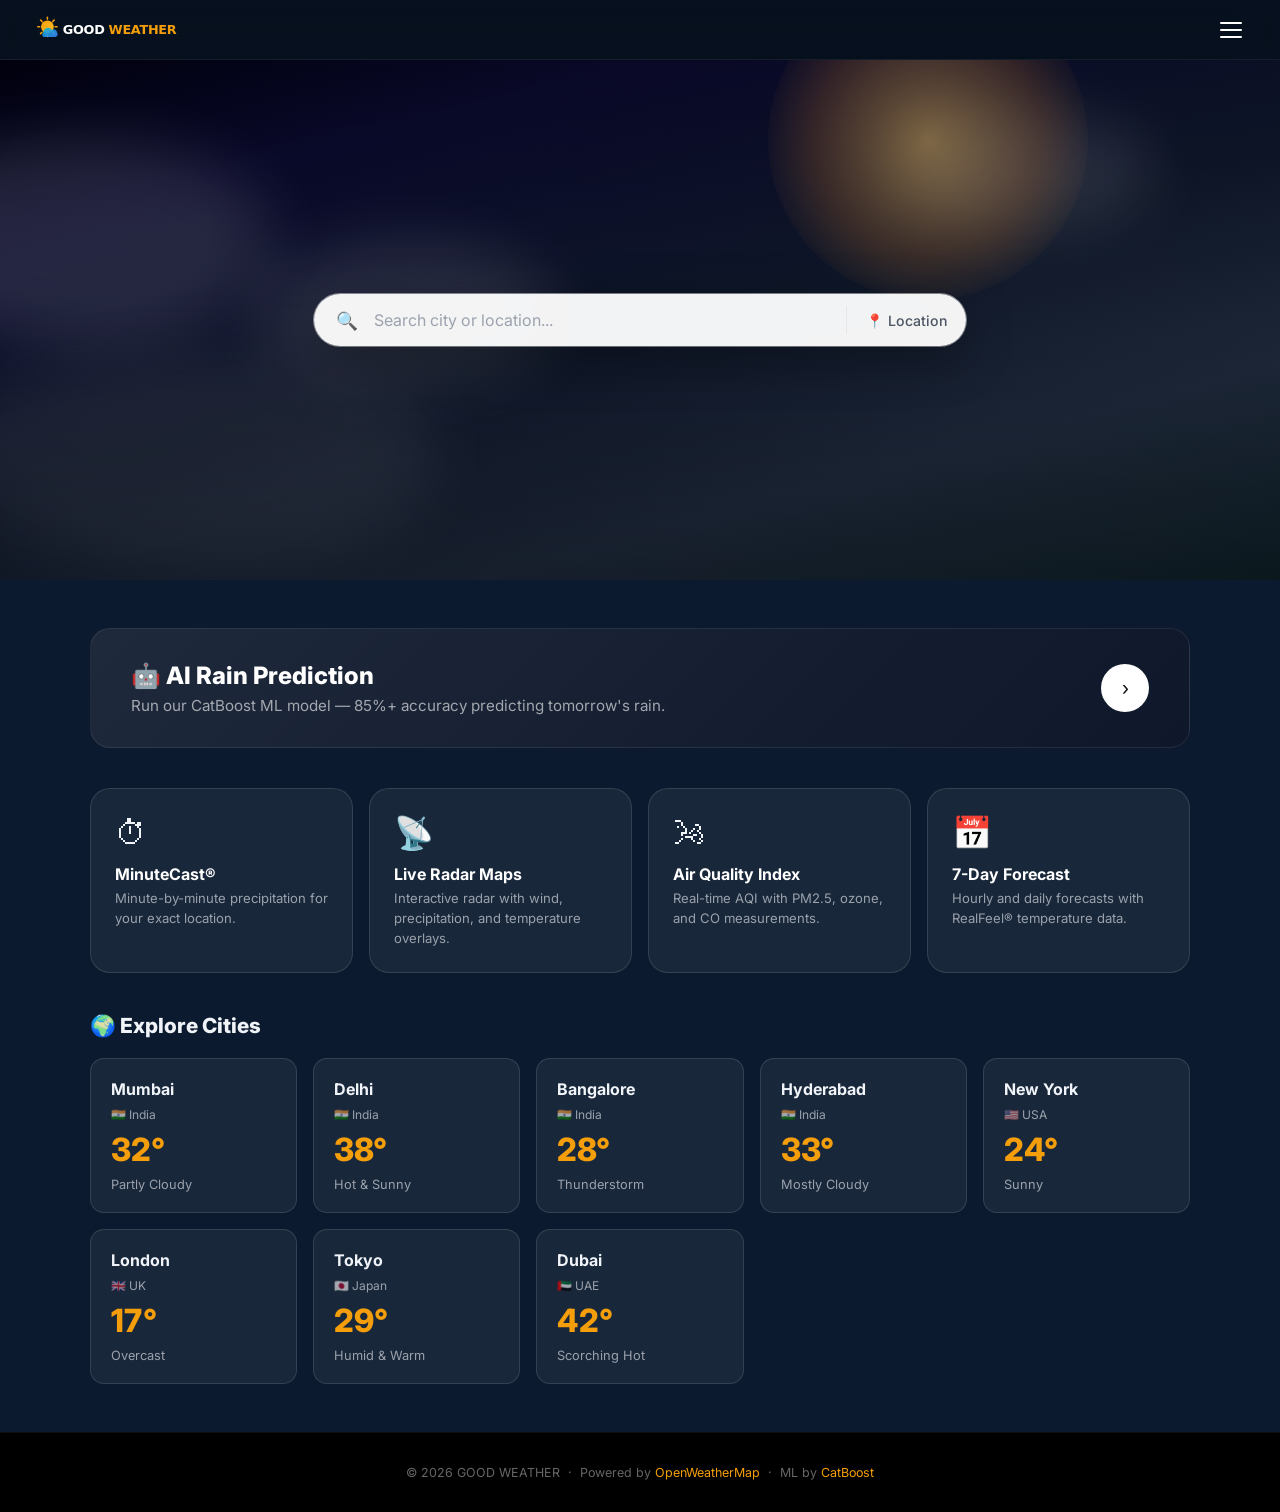
==== commit 8942ed34: "main" ====
--- a/templates/index.html
+++ b/templates/index.html
@@ -55,42 +55,44 @@
         <div class="search-dropdown" id="search-dropdown"></div>
       </div>
 
-      <!-- Recent Locations -->
-      <div class="recent-locations" id="recent-locations">
-        <div class="recent-label">Recent Locations</div>
-        <div class="recent-cards" id="recent-cards">
-          <!-- Populated by JS -->
-          <a href="/weather?city=Kavali" class="recent-card">
-            <div class="recent-city">Kavali</div>
-            <div class="recent-country">India</div>
-            <div class="recent-temp-row">
-              <span class="recent-icon">⛅</span>
-              <span class="recent-temp">35°</span>
-            </div>
-            <div class="recent-realfeel">RealFeel® 38°</div>
-          </a>
-          <a href="/weather?city=Madanapalle" class="recent-card">
-            <div class="recent-city">Madanapalle</div>
-            <div class="recent-country">India</div>
-            <div class="recent-temp-row">
-              <span class="recent-icon">🌥</span>
-              <span class="recent-temp">31°</span>
-            </div>
-            <div class="recent-realfeel">RealFeel® 30°</div>
-          </a>
-          <a href="/weather?city=London" class="recent-card">
-            <div class="recent-city">London</div>
-            <div class="recent-country">GB</div>
-            <div class="recent-temp-row">
-              <span class="recent-icon">🌦</span>
-              <span class="recent-temp">18°</span>
-            </div>
-            <div class="recent-realfeel">RealFeel® 16°</div>
-          </a>
-        </div>
+      <!-- Auto-geolocation loading toast (shown only while waiting for browser permission/response) -->
+      <div id="geo-loading-toast" style="
+        display: none;
+        margin-top: 1.2rem;
+        padding: 0.65rem 1.2rem;
+        background: rgba(255,255,255,0.12);
+        backdrop-filter: blur(10px);
+        -webkit-backdrop-filter: blur(10px);
+        border: 1px solid rgba(255,255,255,0.2);
+        border-radius: 2rem;
+        color: #fff;
+        font-size: 0.88rem;
+        font-weight: 500;
+        letter-spacing: 0.01em;
+        display: none;
+        align-items: center;
+        gap: 0.55rem;
+        width: fit-content;
+        margin-left: auto;
+        margin-right: auto;
+        animation: fadeInDown 0.3s ease;
+      " role="status" aria-live="polite">
+        <span style="animation: spin 1.2s linear infinite; display:inline-block;">🌐</span>
+        <span>Detecting your location…</span>
       </div>
+
     </div>
   </section>
+
+  <style>
+    @keyframes fadeInDown {
+      from { opacity: 0; transform: translateY(-8px); }
+      to   { opacity: 1; transform: translateY(0); }
+    }
+    @keyframes spin {
+      to { transform: rotate(360deg); }
+    }
+  </style>
 
   <!-- ── Feature Banner ─────────────────────────────────────────────────── -->
   <section class="home-section-dark">
--- a/static/css/style.css
+++ b/static/css/style.css
@@ -1301,3 +1301,246 @@
   .msn-day-desc { display: none; }
 }
 
+
+/* ═══════════════════════════════════════════════════════════════════════════
+   HOURLY OVERVIEW WIDGET  (MSN-style)
+   ═══════════════════════════════════════════════════════════════════════════ */
+
+/* ── 7-Day Strip ─────────────────────────────────────────────────────────── */
+.hw-day-strip {
+  display: flex;
+  gap: 0.5rem;
+  overflow-x: auto;
+  padding: 0 0 0.75rem;
+  scrollbar-width: thin;
+  scrollbar-color: rgba(255,255,255,0.15) transparent;
+  margin-bottom: 0.25rem;
+}
+.hw-day-card {
+  flex: 0 0 auto;
+  min-width: 72px;
+  background: rgba(255,255,255,0.05);
+  border: 1px solid rgba(255,255,255,0.1);
+  border-radius: var(--radius-md);
+  padding: 0.65rem 0.5rem;
+  text-align: center;
+  cursor: pointer;
+  transition: background var(--transition), border-color var(--transition);
+}
+.hw-day-card:hover {
+  background: rgba(255,255,255,0.1);
+  border-color: rgba(255,255,255,0.22);
+}
+.hw-day-today {
+  background: rgba(251,191,36,0.12);
+  border-color: rgba(251,191,36,0.45);
+}
+.hw-day-num  { font-size: 1.15rem; font-weight: 700; color: #fff; line-height: 1; }
+.hw-day-name { font-size: 0.68rem; color: var(--text-muted); margin: 0.15rem 0 0.35rem; text-transform: uppercase; letter-spacing: 0.04em; }
+.hw-day-icon { font-size: 1.4rem; line-height: 1; margin-bottom: 0.35rem; }
+.hw-day-hi   { font-size: 0.82rem; font-weight: 700; color: #fff; }
+.hw-day-lo   { font-size: 0.76rem; color: var(--text-muted); }
+
+/* ── Tab Bar ─────────────────────────────────────────────────────────────── */
+.hw-tab-bar {
+  display: flex;
+  align-items: center;
+  justify-content: space-between;
+  flex-wrap: wrap;
+  gap: 0.5rem;
+  margin-bottom: 1rem;
+}
+.hw-tabs {
+  display: flex;
+  gap: 0.35rem;
+  overflow-x: auto;
+  scrollbar-width: none;
+  flex-wrap: nowrap;
+  padding-bottom: 2px;
+}
+.hw-tabs::-webkit-scrollbar { display: none; }
+.hw-tab {
+  flex: 0 0 auto;
+  padding: 0.38rem 0.85rem;
+  border-radius: 999px;
+  border: 1px solid rgba(255,255,255,0.14);
+  background: rgba(255,255,255,0.05);
+  color: var(--text-muted);
+  font-size: 0.78rem;
+  font-weight: 500;
+  cursor: pointer;
+  white-space: nowrap;
+  transition: background var(--transition), color var(--transition), border-color var(--transition);
+}
+.hw-tab:hover {
+  background: rgba(255,255,255,0.10);
+  color: #fff;
+}
+.hw-tab-active {
+  background: var(--orange);
+  border-color: var(--orange);
+  color: #000 !important;
+  font-weight: 700;
+}
+
+/* ── Chart/List toggle ───────────────────────────────────────────────────── */
+.hw-view-toggle { display: flex; gap: 0.3rem; flex-shrink: 0; }
+.hw-toggle-btn {
+  padding: 0.35rem 0.8rem;
+  border-radius: 999px;
+  border: 1px solid rgba(255,255,255,0.14);
+  background: rgba(255,255,255,0.05);
+  color: var(--text-muted);
+  font-size: 0.76rem;
+  font-weight: 500;
+  cursor: pointer;
+  transition: background var(--transition), color var(--transition);
+}
+.hw-toggle-active {
+  background: rgba(255,255,255,0.15);
+  color: #fff;
+  border-color: rgba(255,255,255,0.28);
+}
+
+/* ── Slot Row (icon + value above chart) ─────────────────────────────────── */
+.hw-slot-row {
+  display: flex;
+  overflow-x: auto;
+  scrollbar-width: none;
+  gap: 0;
+  margin-bottom: 0.35rem;
+  border-bottom: 1px solid rgba(255,255,255,0.06);
+}
+.hw-slot-row::-webkit-scrollbar { display: none; }
+.hw-slot-cell {
+  flex: 0 0 auto;
+  text-align: center;
+  padding: 0.4rem 0.6rem;
+  min-width: 60px;
+  cursor: default;
+}
+.hw-slot-time { font-size: 0.7rem; color: var(--text-muted); margin-bottom: 0.2rem; }
+.hw-slot-icon { font-size: 1.2rem; line-height: 1; margin-bottom: 0.2rem; }
+.hw-slot-val  { font-size: 0.82rem; font-weight: 600; color: #fff; }
+
+/* ── Chart Wrapper ───────────────────────────────────────────────────────── */
+.hw-chart-wrap {
+  position: relative;
+  padding: 0.5rem 0 0.25rem;
+  overflow: hidden;
+}
+.hw-chart-wrap canvas {
+  width: 100% !important;
+  max-height: 200px;
+}
+
+/* ── Sunrise / Sunset pins ───────────────────────────────────────────────── */
+.hw-sun-pin {
+  position: absolute;
+  bottom: 30px;
+  font-size: 1.15rem;
+  display: none;
+  transform: translateX(-50%);
+  pointer-events: none;
+  filter: drop-shadow(0 1px 4px rgba(0,0,0,0.6));
+  z-index: 5;
+}
+
+/* ── Precipitation Strip ─────────────────────────────────────────────────── */
+.hw-precip-strip {
+  display: flex;
+  height: 32px;
+  border-radius: var(--radius-sm);
+  overflow: hidden;
+  margin-top: 0.5rem;
+  margin-bottom: 0.25rem;
+  gap: 1px;
+}
+.hw-precip-seg {
+  flex: 1;
+  display: flex;
+  align-items: center;
+  justify-content: center;
+  transition: filter 0.2s;
+  cursor: default;
+  min-width: 0;
+}
+.hw-precip-seg:hover { filter: brightness(1.3); }
+.hw-precip-pct {
+  font-size: 0.64rem;
+  font-weight: 600;
+  color: rgba(255,255,255,0.9);
+  white-space: nowrap;
+}
+
+/* ── List View ───────────────────────────────────────────────────────────── */
+.hw-list-table {
+  display: flex;
+  flex-direction: column;
+  gap: 0;
+  overflow-x: auto;
+}
+.hw-list-header,
+.hw-list-row {
+  display: grid;
+  grid-template-columns: 70px 1fr 100px 70px;
+  align-items: center;
+  gap: 0.5rem;
+  padding: 0.6rem 0.75rem;
+  border-bottom: 1px solid rgba(255,255,255,0.06);
+  font-size: 0.82rem;
+}
+.hw-list-header {
+  color: var(--text-muted);
+  font-size: 0.72rem;
+  font-weight: 600;
+  text-transform: uppercase;
+  letter-spacing: 0.05em;
+  background: rgba(255,255,255,0.03);
+  border-radius: var(--radius-sm) var(--radius-sm) 0 0;
+  position: sticky;
+  top: 0;
+}
+.hw-list-row:hover { background: rgba(255,255,255,0.04); }
+.hw-list-time  { font-weight: 600; color: var(--text-muted); }
+.hw-list-icon  { display: flex; align-items: center; gap: 0.4rem; }
+.hw-list-val   { font-weight: 700; color: #fff; }
+.hw-list-precip { color: #60a5fa; font-weight: 600; }
+
+/* ── Alerts Bar ──────────────────────────────────────────────────────────── */
+.hw-alerts-bar {
+  display: flex;
+  align-items: center;
+  gap: 0.55rem;
+  margin-top: 1rem;
+  padding: 0.6rem 1rem;
+  background: rgba(255,255,255,0.04);
+  border: 1px solid rgba(255,255,255,0.09);
+  border-radius: var(--radius-md);
+  font-size: 0.82rem;
+  color: var(--text-muted);
+}
+.hw-alerts-icon { font-size: 1rem; opacity: 0.6; }
+
+/* ── AQI info note ───────────────────────────────────────────────────────── */
+.hw-aqi-note {
+  font-size: 0.76rem;
+  color: rgba(167,139,250,0.8);
+  background: rgba(167,139,250,0.08);
+  border: 1px solid rgba(167,139,250,0.18);
+  border-radius: var(--radius-sm);
+  padding: 0.45rem 0.8rem;
+  margin-bottom: 0.5rem;
+}
+
+/* ── Mobile: ensure horizontal scroll on narrow viewports ───────────────── */
+@media (max-width: 600px) {
+  .hw-day-strip  { gap: 0.35rem; }
+  .hw-day-card   { min-width: 60px; }
+  .hw-tab-bar    { flex-direction: column; align-items: flex-start; }
+  .hw-view-toggle { align-self: flex-end; }
+  .hw-slot-row   { gap: 0; }
+  .hw-slot-cell  { min-width: 52px; padding: 0.3rem 0.4rem; }
+  .hw-list-header,
+  .hw-list-row   { grid-template-columns: 55px 1fr 80px 55px; font-size: 0.75rem; }
+}
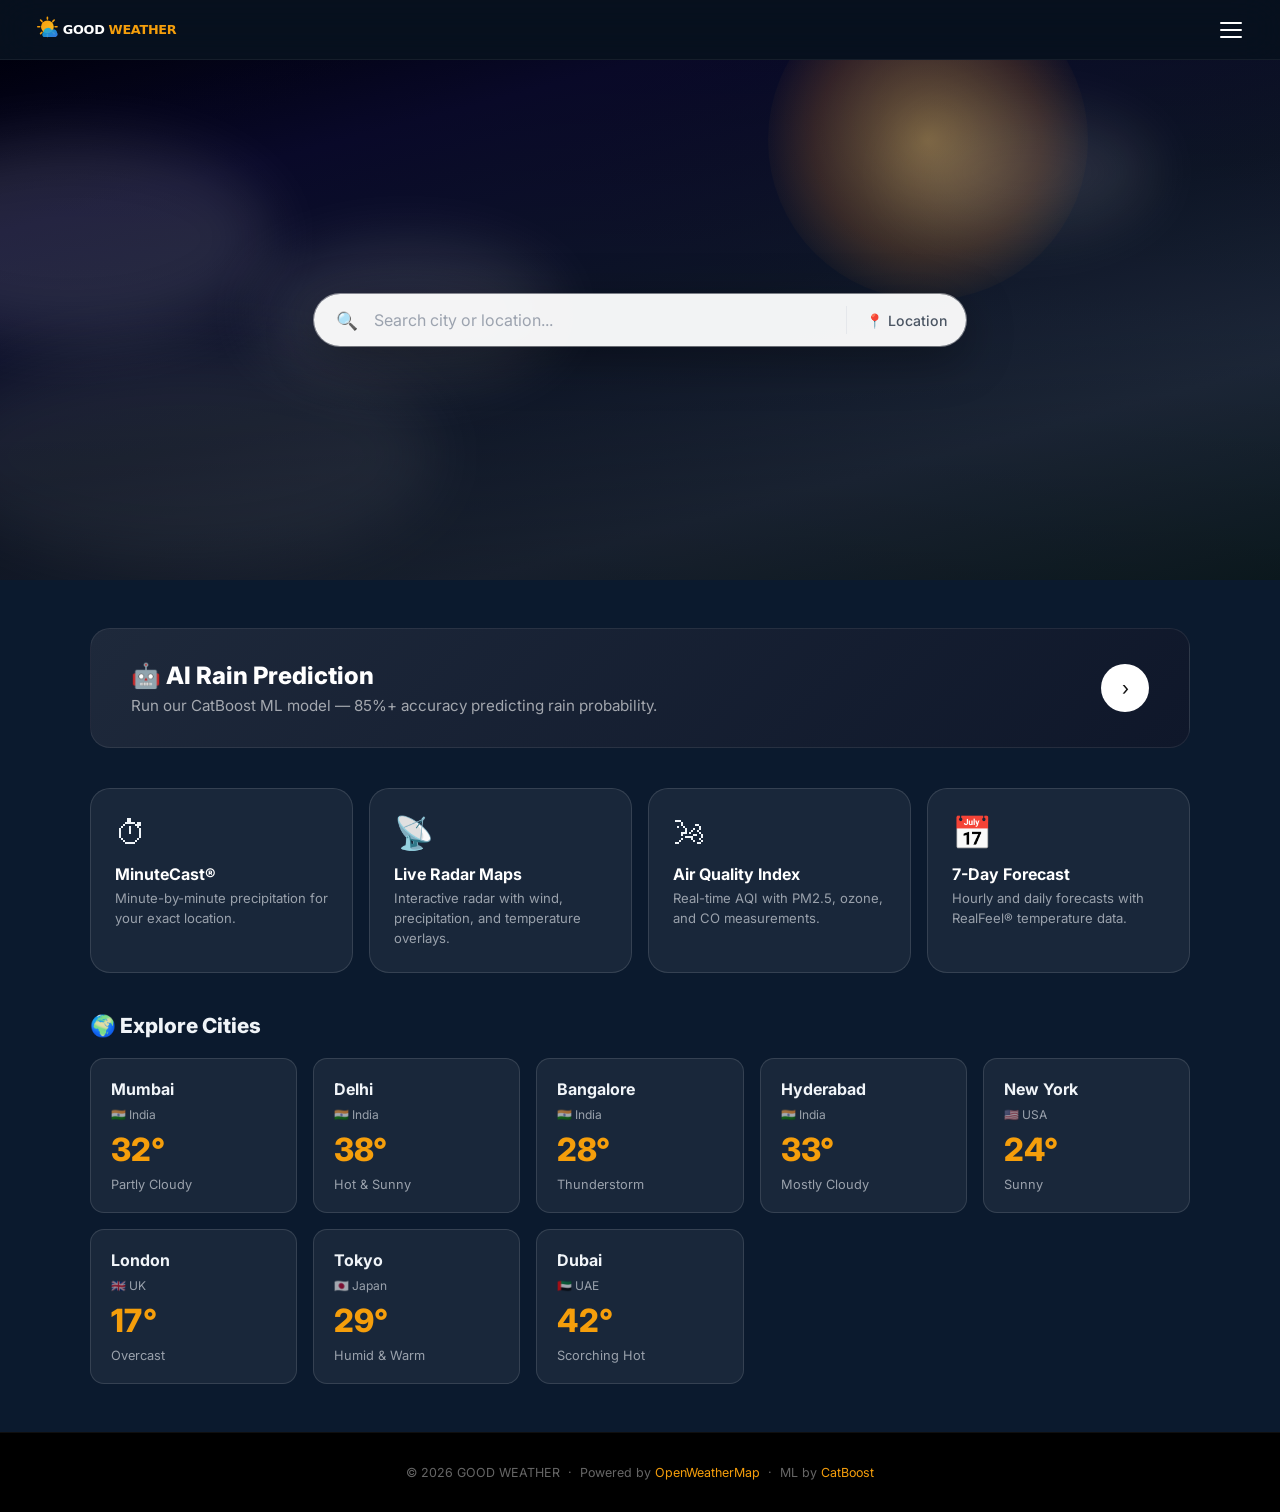
==== commit 78a2017a: "c" ====
--- a/templates/index.html
+++ b/templates/index.html
@@ -101,29 +101,29 @@
       <div class="feature-banner fade-in-up">
         <div class="feature-banner-text">
           <h2>🤖 AI Rain Prediction</h2>
-          <p>Run our CatBoost ML model — 85%+ accuracy predicting tomorrow's rain.</p>
+          <p>Run our CatBoost ML model — 85%+ accuracy predicting rain probability.</p>
         </div>
         <a href="/predict-form" class="feature-banner-btn" title="Try ML Predictor">›</a>
       </div>
 
       <!-- Feature Cards -->
       <div class="features-grid">
-        <a href="/weather?city=New York" class="feature-card fade-in-up delay-1">
+        <a href="/intelligence?city=New York" class="feature-card fade-in-up delay-1">
           <div class="feature-card-icon">⏱</div>
           <div class="feature-card-title">MinuteCast®</div>
           <div class="feature-card-desc">Minute-by-minute precipitation for your exact location.</div>
         </a>
-        <a href="/weather?city=Tokyo" class="feature-card fade-in-up delay-2">
+        <a href="/intelligence?city=Tokyo" class="feature-card fade-in-up delay-2">
           <div class="feature-card-icon">📡</div>
           <div class="feature-card-title">Live Radar Maps</div>
           <div class="feature-card-desc">Interactive radar with wind, precipitation, and temperature overlays.</div>
         </a>
-        <a href="/weather?city=Paris" class="feature-card fade-in-up delay-3">
+        <a href="/intelligence?city=Paris" class="feature-card fade-in-up delay-3">
           <div class="feature-card-icon">🌬</div>
           <div class="feature-card-title">Air Quality Index</div>
           <div class="feature-card-desc">Real-time AQI with PM2.5, ozone, and CO measurements.</div>
         </a>
-        <a href="/weather?city=Sydney" class="feature-card fade-in-up delay-4">
+        <a href="/intelligence?city=Sydney" class="feature-card fade-in-up delay-4">
           <div class="feature-card-icon">📅</div>
           <div class="feature-card-title">7-Day Forecast</div>
           <div class="feature-card-desc">Hourly and daily forecasts with RealFeel® temperature data.</div>
@@ -133,49 +133,49 @@
       <!-- Explore Cities -->
       <h2 class="section-heading">🌍 Explore Cities</h2>
       <div class="city-grid" id="city-grid">
-        <a href="/weather?city=Mumbai" class="city-card">
+        <a href="/intelligence?city=Mumbai" class="city-card">
           <div class="city-card-name">Mumbai</div>
           <div class="city-card-country">🇮🇳 India</div>
           <div class="city-card-temp">32°</div>
           <div class="city-card-desc">Partly Cloudy</div>
         </a>
-        <a href="/weather?city=Delhi" class="city-card">
+        <a href="/intelligence?city=Delhi" class="city-card">
           <div class="city-card-name">Delhi</div>
           <div class="city-card-country">🇮🇳 India</div>
           <div class="city-card-temp">38°</div>
           <div class="city-card-desc">Hot & Sunny</div>
         </a>
-        <a href="/weather?city=Bangalore" class="city-card">
+        <a href="/intelligence?city=Bangalore" class="city-card">
           <div class="city-card-name">Bangalore</div>
           <div class="city-card-country">🇮🇳 India</div>
           <div class="city-card-temp">28°</div>
           <div class="city-card-desc">Thunderstorm</div>
         </a>
-        <a href="/weather?city=Hyderabad" class="city-card">
+        <a href="/intelligence?city=Hyderabad" class="city-card">
           <div class="city-card-name">Hyderabad</div>
           <div class="city-card-country">🇮🇳 India</div>
           <div class="city-card-temp">33°</div>
           <div class="city-card-desc">Mostly Cloudy</div>
         </a>
-        <a href="/weather?city=New York" class="city-card">
+        <a href="/intelligence?city=New York" class="city-card">
           <div class="city-card-name">New York</div>
           <div class="city-card-country">🇺🇸 USA</div>
           <div class="city-card-temp">24°</div>
           <div class="city-card-desc">Sunny</div>
         </a>
-        <a href="/weather?city=London" class="city-card">
+        <a href="/intelligence?city=London" class="city-card">
           <div class="city-card-name">London</div>
           <div class="city-card-country">🇬🇧 UK</div>
           <div class="city-card-temp">17°</div>
           <div class="city-card-desc">Overcast</div>
         </a>
-        <a href="/weather?city=Tokyo" class="city-card">
+        <a href="/intelligence?city=Tokyo" class="city-card">
           <div class="city-card-name">Tokyo</div>
           <div class="city-card-country">🇯🇵 Japan</div>
           <div class="city-card-temp">29°</div>
           <div class="city-card-desc">Humid & Warm</div>
         </a>
-        <a href="/weather?city=Dubai" class="city-card">
+        <a href="/intelligence?city=Dubai" class="city-card">
           <div class="city-card-name">Dubai</div>
           <div class="city-card-country">🇦🇪 UAE</div>
           <div class="city-card-temp">42°</div>
